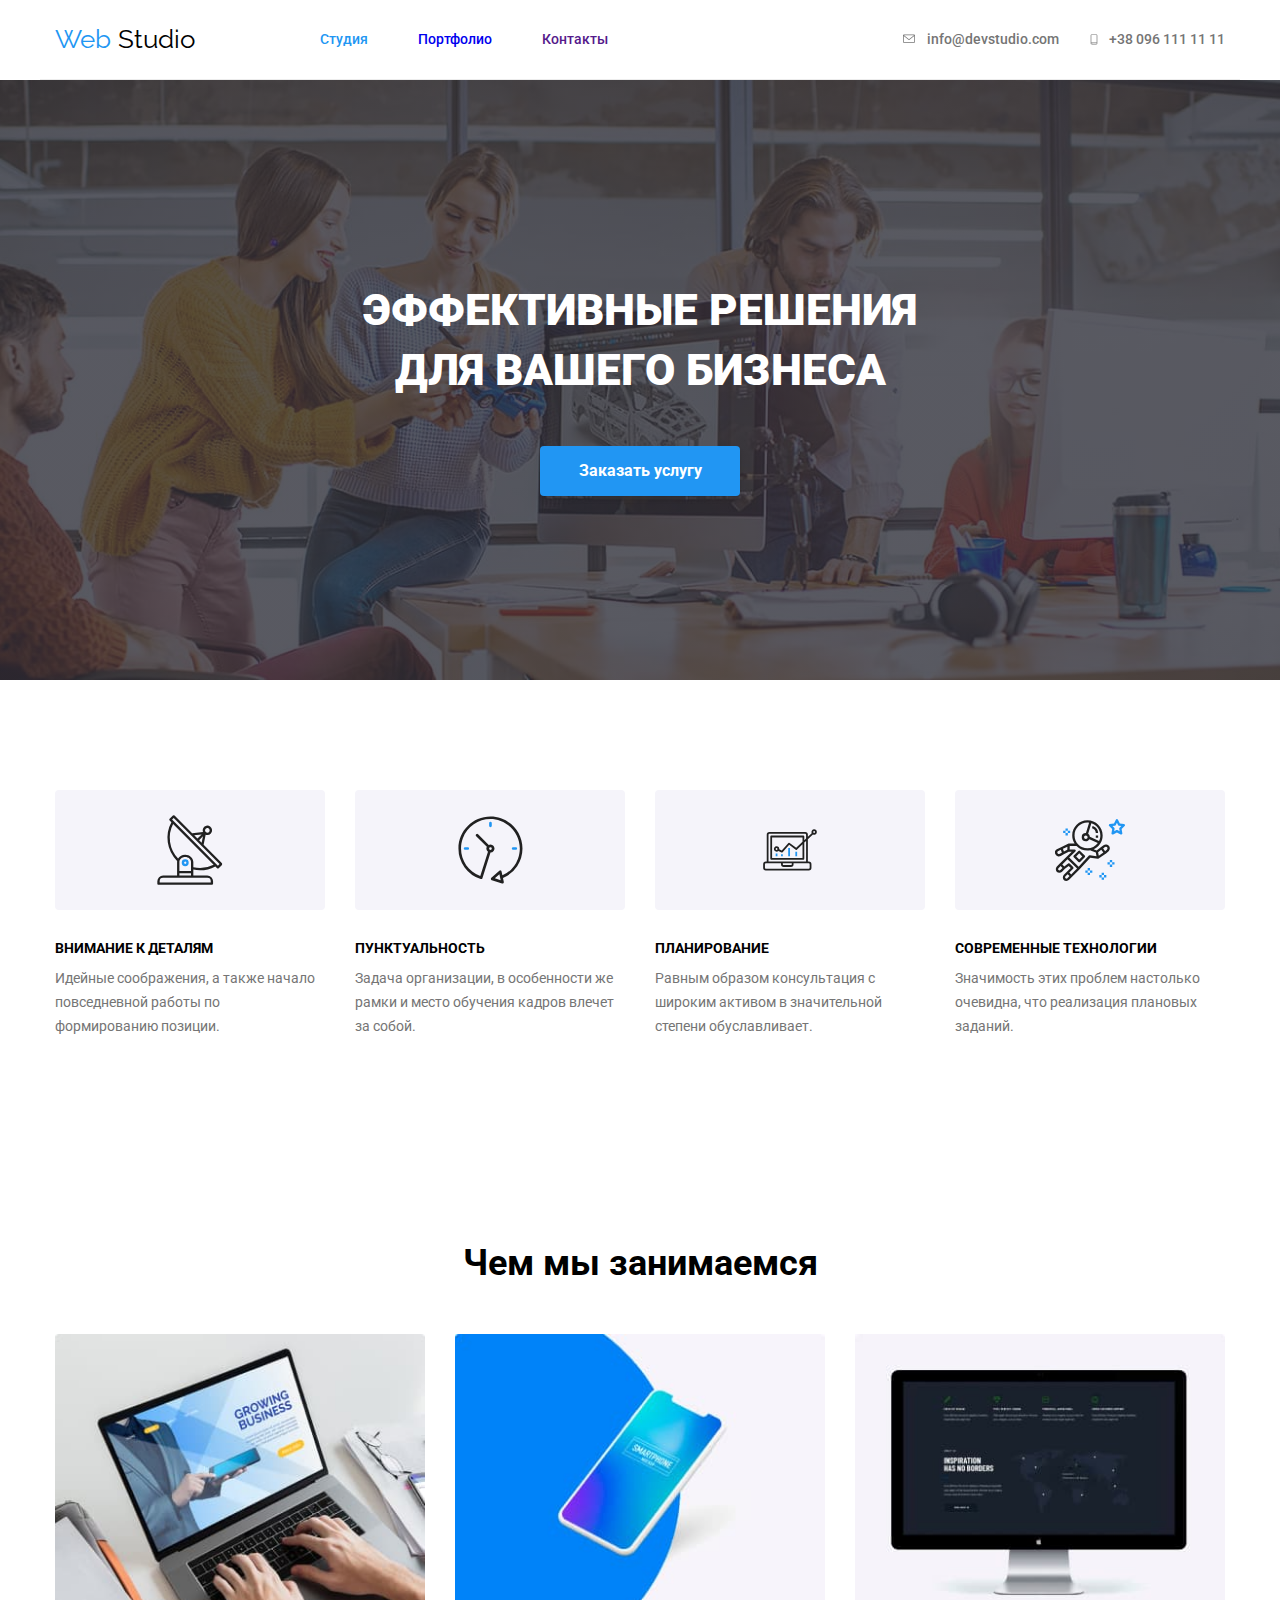
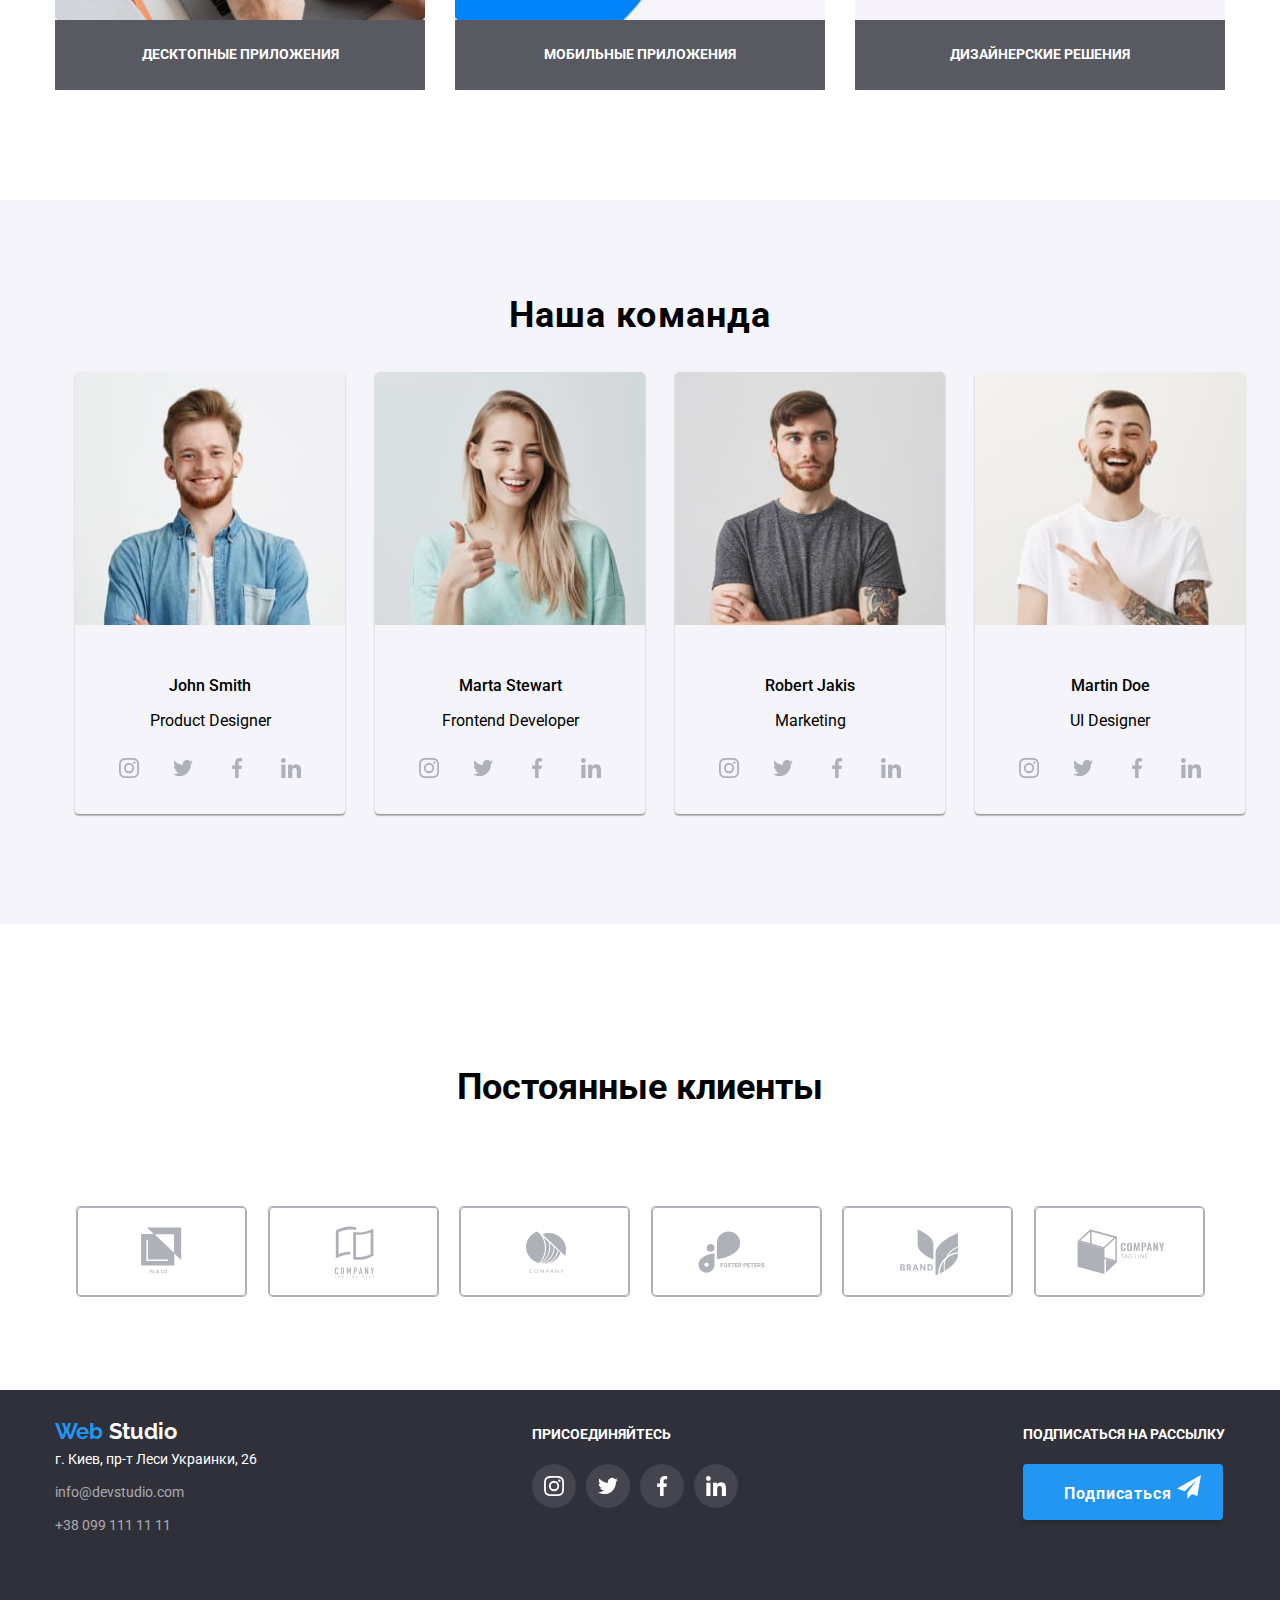
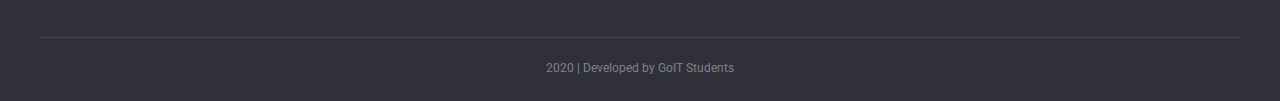
==== index.html @ 279c0a5b "Клонирование" ====
<!DOCTYPE html>
<html lang="ru">
  <head>
    <meta charset="UTF-8" />
    <meta name="viewport" content="width=device-width, initial-scale=1.0" />
    <title>Document</title>
    <link href="https://fonts.googleapis.com/css2?family=Raleway:wght@700&family=Roboto:wght@400;500;700;900&display=swap"
      rel="stylesheet">
      <link rel="stylesheet" href="https://cdnjs.cloudflare.com/ajax/libs/modern-normalize/0.6.0/modern-normalize.min.css">
    <link rel="stylesheet" href="./css/styles.css" />
  </head>
    <header class="page-header">
      <nav class="container main-nav">
        <a href=".index.html" class="logo">
          <a href="">
          <span class="logo"> Web</span><span class="logo2"> Studio</span></a>
        <ul class="site-nav list">
          <li class="active"><a href="" class="link">Студия</a></li>
          <li><a href="portfolio.html" class="link">Портфолио</a></li>
          <li><a href="" class="link">Контакты</a></li>
        </ul>
        <ul class="auth-nav list">
          <li class="contacts-link">
            <a href="mailto:info@devstudio.com" class="link">
              <svg class="envelope" width="16" height="12">
              <use href="./images/symbol-defs.svg#icon-envelope"></use>
              </svg>info@devstudio.com</a>
          </li>
          <li class="contacts-link">
            <a href="tel:+380961111111" class="link">
              <svg class="smartphone" width="10" height="15">
              <use href="./images/symbol-defs.svg#icon-smartphone"></use>
              </svg>+38 096 111 11 11</a>
          </li>
        </ul>
      </nav>
    </header>
    <body>
    <main>
      <section class="top-best">
        <h1 class="best">эффективные решения<br>для вашего бизнеса</h1>
        <a href="" class="post-link">Заказать услугу</a>
      </section>
      <!-- ----------------------------- -->
      <section class="combo">
        <ul class="function">
          <li class="degris">
            <div class="feature-icon">
              <svg class="Vector1" width="65.32" height="70">
                <use href="./images/symbol-defs.svg#icon-Vector1"></use>
              </svg>
            </div>
            <h2 class="waring">Внимание к деталям</h2>
            <p class="work-title1"> 
              Идейные соображения, а также начало повседневной работы по
              формированию позиции.
            </p>
          </li>
      <!-- ---------------------------- -->
          <li class="degris">
            <div class="feature-icon">
              <svg class="clock" width="66.96" height="70">
                <use href="./images/symbol-defs.svg#icon-Clock2"></use>
              </svg>
            </div>
            <h2 class="waring">Пунктуальность</h2>
            <p class="work-title1">
              Задача организации, в особенности же рамки и место обучения кадров
              влечет за собой.
            </p>
          </li>
          <li class="degris">
            <div class="feature-icon">
              <svg class="computer" width="70" height="53.69">
                <use href="./images/symbol-defs.svg#icon-Komp3"></use>
              </svg>
            </div>
            <h2 class="waring">Планирование</h2>
            <p class="work-title1">
              Равным образом консультация с широким активом в значительной
              степени обуславливает.
            </p>
          </li>

          <li class="degris">
            <div class="feature-icon">
              <svg class="astronaut" width="70" height="70">
                <use href="./images/symbol-defs.svg#icon-Astronaut3"></use>
              </svg>
            </div>
            <h2 class="waring">Современные технологии</h2>
            <p class="work-title1">
              Значимость этих проблем настолько очевидна, что реализация
              плановых заданий.
            </p>
          </li>
        </ul>
      </section>
<!-- Чем мы занимаемся -->
      <section class="doing">
        <div class="container">
          <h3 class="comands-titles">Чем мы занимаемся</h3>
        <ul class="list product">
          <li class="product-item">
            <img
              src="./images/img1.jpg"
              alt="Десктопные приложения"
              width="370"
              height="294" class="product-icon"
            />
            <h3 class="product-title">Десктопные приложения</h3>
          </li>
          <li class="product-item">
            <img
              src="./images/box2.jpg"
              alt="Мобильные приложения"
              width="370"
              height="294" class="product-icon"
            />
            <h3 class="product-title">Мобильные приложения</h3>
            </li>
            <li class="product-item">
            <img
              src="./images/img3.jpg"
              alt="Дизайнерские решения"
              width="370"
              height="294" class="product-icon"
            />
            <h3 class="product-title">Дизайнерские решения</h3>
          </li>
        </ul>
        </div>
      </section>
      <!--Команда-->
      <section class="section team-bgc">
        <div class="conteiner">
          <h3 class="title">Наша команда</h3>
          <ul class="list team">
          <li class="team-member">
            <img src="./images/John.jpg" 
            alt="John" 
            width="270" 
            height="260" />
            <div class="team-description">
            <h4 class="team-title">John Smith</h4>
            <p class="team-position">Product Designer</p>
            <ul class="team-social list">
              <li class="item"><a href="#" aria-label="Ссылка на Instagram" class="icon-team-social">
                <svg class="instagram icon-socials" width="20" height="20">
                  <use href="./images/symbol-defs.svg#icon-instagram2"></use>
                </svg>
                </a>
              </li>
              <li class="item"><a href="" aria-label="Ссылка на Twitter" class="icon-team-social">
                <svg class="twitter icon-socials" width="20" height="20">
                  <use href="./images/symbol-defs.svg#icon-twitter1"></use>
                </svg>
                </a>
                </li>
              <li class="item"><a href="" aria-label="Ссылка на Facebook" class="icon-team-social">
                <svg class="facebook icon-socials" width="20" height="20">
                <use href="./images/symbol-defs.svg#icon-facebook1"></use>
              </svg></a>
              </li>
              <li class="item"><a href="" aria-label="Ссылка на LinkedIn" class="icon-team-social">
                <svg class="linkedin icon-socials" width="20" height="20">
                <use href="./images/symbol-defs.svg#icon-linkedin1"></use>
              </svg></a>
              </li>
            </ul>
        </div>
      </li>
      <li class="team-member">
            <img
              src="./images/Marta.jpg"
              alt="Marta"
              width="270"
              height="260"
            />
            <div class="team-description">
            <h4 class="team-title">Marta Stewart</h4>
            <p class="team-position">Frontend Developer</p>
            <ul class="team-social list">
              <li class="item"><a href="#" aria-label="Ссылка на Instagram" class="icon-team-social">
                  <svg class="instagram icon-socials" width="20" height="20">
                    <use href="./images/symbol-defs.svg#icon-instagram2"></use>
                  </svg>
                </a>
              </li>
              <li class="item"><a href="" aria-label="Ссылка на Twitter" class="icon-team-social">
                  <svg class="twitter icon-socials" width="20" height="20">
                    <use href="./images/symbol-defs.svg#icon-twitter1"></use>
                  </svg>
                </a>
              </li>
              <li class="item"><a href="" aria-label="Ссылка на Facebook" class="icon-team-social">
                  <svg class="facebook icon-socials" width="20" height="20">
                    <use href="./images/symbol-defs.svg#icon-facebook1"></use>
                  </svg></a>
              </li>
              <li class="item"><a href="" aria-label="Ссылка на LinkedIn" class="icon-team-social">
                  <svg class="linkedin icon-socials" width="20" height="20">
                    <use href="./images/symbol-defs.svg#icon-linkedin1"></use>
                  </svg></a>
              </li>
              </ul>
            </div>
      </li>
      <li class="team-member">
            <img
              src="./images/Robert.jpg"
              alt="Robert"
              width="270"
              height="260"
            />
            <div class="team-description">
            <h4 class="team-title">Robert Jakis</h4>
            <p class="team-position">Marketing</p>
            <ul class="team-social list">
              <li class="item"><a href="#" aria-label="Ссылка на Instagram" class="icon-team-social">
                  <svg class="instagram icon-socials" width="20" height="20">
                    <use href="./images/symbol-defs.svg#icon-instagram2"></use>
                  </svg>
                </a>
              </li>
              <li class="item"><a href="" aria-label="Ссылка на Twitter" class="icon-team-social">
                  <svg class="twitter icon-socials" width="20" height="20">
                    <use href="./images/symbol-defs.svg#icon-twitter1"></use>
                  </svg>
                </a>
              </li>
              <li class="item"><a href="" aria-label="Ссылка на Facebook" class="icon-team-social">
                  <svg class="facebook icon-socials" width="20" height="20">
                    <use href="./images/symbol-defs.svg#icon-facebook1"></use>
                  </svg></a>
              </li>
              <li class="item"><a href="" aria-label="Ссылка на LinkedIn" class="icon-team-social">
                  <svg class="linkedin icon-socials" width="20" height="20">
                    <use href="./images/symbol-defs.svg#icon-linkedin1"></use>
                  </svg></a>
              </li>
              </ul>
              </div>
              </li>
            <li class="team-member">
            <img
              src="./images/Martin.jpg"
              alt="Martin"
              width="270"
              height="260"
            />
            <div class="team-description">
            <h4 class="team-title">Martin Doe</h4>
            <p class="team-position">UI Designer</p>
            <ul class="team-social list">
              <li class="item"><a href="#" aria-label="Ссылка на Instagram" class="icon-team-social">
                  <svg class="instagram icon-socials" width="20" height="20">
                    <use href="./images/symbol-defs.svg#icon-instagram2"></use>
                  </svg>
                </a>
              </li>
              <li class="item"><a href="" aria-label="Ссылка на Twitter" class="icon-team-social">
                  <svg class="twitter icon-socials" width="20" height="20">
                    <use href="./images/symbol-defs.svg#icon-twitter1"></use>
                  </svg>
                </a>
              </li>
              <li class="item"><a href="" aria-label="Ссылка на Facebook" class="icon-team-social">
                  <svg class="facebook icon-socials" width="20" height="20">
                    <use href="./images/symbol-defs.svg#icon-facebook1"></use>
                  </svg></a>
              </li>
              <li class="item"><a href="" aria-label="Ссылка на LinkedIn" class="icon-team-social">
                  <svg class="linkedin icon-socials" width="20" height="20">
                    <use href="./images/symbol-defs.svg#icon-linkedin1"></use>
                  </svg></a>
              </li>
              </ul>
              </div>
              </li>
        </div>
      </section>
      <!-- постоянние клиенты -->
      <section>
        <div class="container">
        <h4 class="claints">Постоянные клиенты</h4>
        <ul class="claints-list">
          <li class="icon">
            <a href aria-label="сылка 1">
            <svg class="icon-logo1 icon" width="45" height="50">
              <use href="./images/symbol-defs.svg#icon-logo1"></use>
            </svg>
          </a>
          </li>
          <li class="icon">
            <a href aria-label="сылка 2">
        <svg class="icon-logo2 icon" width="40" height="52">
          <use href="./images/symbol-defs.svg#icon-logo2"></use>
        </svg>
        </a>
          </li>
          <li class="icon">
          <a href aria-label="сылка 3">
        <svg class="icon-logo3 icon" width="41" height="43">
          <use href="./images/symbol-defs.svg#icon-logo3"></use>
        </svg>
        </a>
      </li>
      <li class="icon">
      <a href aria-label="сылка 4">
        <svg class="icon-logo4 icon" width="80" height="42">
          <use href="./images/symbol-defs.svg#icon-logo4"></use>
        </svg>
      </a>
    </li>
    <li class="icon">
    <a href aria-label="сылка 5">
        <svg class="icon-logo5 icon" width="59" height="47">
          <use href="./images/symbol-defs.svg#icon-logo5"></use>
        </svg>
        </a>
      </li>
      <li class="icon">
    <a href aria-label="сылка 6">
        <svg class="icon-logo6 icon" width="89" height="46">
          <use href="./images/symbol-defs.svg#icon-logo6"></use>
        </svg>
        </a>
        </li>
      </section>
    </main>
<!-- футер-->
<footer class="page-footer">
  <div class="container footer">
    <!--Логотип-->
    <div class="address">
      <a href="./index.html" class="logotip">
        <span class="logotip-accent">Web</span>
        <span class="logo3">Studio</span>
      </a>

      <address class="footer-contacts">
        <p class="footer-addr">г. Киев, пр-т Леси Украинки, 26</p>
        <!--Контакты-->
        <p class="footer-mail">info@devstudio.com</p>
        <p class="footer-number">+38 099 111 11 11</p>
      </address>
    </div>
    <!--Cоиальные сети-->
    <div class="join-in">
      <h2 class="label">присоединяйтесь</h2>
      <ul class="social-links list">
        <li class="social-item footer">
          <a href="" class="" aria-label="Ссылка на Instagram">
            <svg class="button-icon" width="20" height="20">
              <use href="./images/symbol-defs.svg#icon-instagram2"></use>
              </svg>
          </a>
        </li>
        <li class="social-item footer">
          <a href="" class="" aria-label="Ссылка на Twiter">
            <svg class="button-icon" width="20" height="20">
                  <use href="./images/symbol-defs.svg#icon-twitter1"></use>
                </svg>
              </a>
        </li>
        <li class="social-item footer">
          <a href="" class="" aria-label="Cсылка на Facebook">
        <svg class="button-icon" width="20" height="20">
          <use href="./images/symbol-defs.svg#icon-facebook1"></use>
        </svg>
          </a>
        </li>
        <li class="social-item footer">
          <a href="" class="" aria-label="Ссылка на LinkedIn">
            <svg class="button-icon" width="20" height="20">
            <use href="./images/symbol-defs.svg#icon-linkedin1"></use>
            </svg>
          </a>
        </li>
      </ul>
    </div>
    <div class="subscribe">
      <h2 class="label">подписаться на рассылку</h2>
      <a href="" class="button-primary">Подписаться
      <svg class="lajk" width="24" height="24">
        <use href="./images/symbol-defs.svg#icon-iconsend"></use>
      </svg>
      </a>
    </div>
  </div>
  <p class="copyright container">2020 | Developed by GoIT Students</p>
</footer>
    </body>
</html>
---- css/styles.css ----
/*
#ffffff Білий
#212121 Чорний основний
#000000 Чорний темніший 
#757575 Сірий 
#2196F3 Синій фокуc
#E5E5E5 сірий фон
*/
/* То є воно! */
html{
  box-sizing: border-box;
}
*,
*::before,
*::after {
  box-sizing: inherit;
}

img {
  display: block;
  max-width: 100%;
  height: auto;
}


:root {
  --primary-text-color: #212121;
  --page-hero-text: #212121;
  --main-accent: #2196f3;
  --new-accent: #757575;
  --pimary-bg-color: #ffffff;
  --bgc-footer:#2F303A;
  --bg-transparency: rgba(47, 48, 58, 0.8);
  --secondary-bg-color: #F5F4FA;
}
body {
  font-family: Roboto, sans-serif;
  
  /* тимчасовий колір*/
}
.page-header {
  /* width: 1600px; */
  margin-left: auto;
  margin-right: auto;
}
/* main-nav */
.main-nav{
  display: flex;
  align-items: center;
  margin-left: auto;
  margin-right: auto;
  height: 80px;
  width: 1200px;
  border-bottom: 1px solid #ECECEC

}

/* Logo  шрифт*/
.logo{
  font-family: Raleway, sans-serif;
font-size: 26px;
line-height: 31px;
}
.logo2{
  font-family: Raleway, sans-serif;
  font-size: 26px;
line-height: 31px;
}
/* Logo  цвет*/
.logo {
        color: #2196f3;
      }
      .logo2 {
        color: #000000;
      }
      
.envelope {
  display: flex;
  align-items: center; 
  margin-right: 10px;
  /* color: #757575; */
  /* background-color: tomato ; */
}





.container {
  margin-left: auto;
  margin-right: auto;
  width: 1200px;
  /* height: 80px; */
  padding-right: 15px;
  padding-left: 15px;
  /* outline: 2px solid tomato; */

}

/* Фоновая картинка с людьми  */

.top-best {
  height: 600px;
  max-width: 1600px;
  margin-left: auto;
  margin-right: auto;
  margin-top: 0;
  margin-bottom: 0;
  padding-top: 200px;
  padding-bottom: 200px;
  background-color: grey;
  background-image: linear-gradient(to right, var(--bg-transparency), var(--bg-transparency)), 
  url(../images/Headerimg.jpg);
  background-position: center;
  text-align: center;
 
}
/* button */
.best {
  margin-top: 0px;
  margin-bottom: 46px;
  /* background-color: grey; */

    /* Шрифт */
  font-family: Roboto;
  font-style: normal;
  font-weight: 900;
  font-size: 44px;
  line-height: 60px;
  text-align: center;
  text-transform: uppercase;
}

.post-link {
display: inline-block;
padding: 10px 32px;
min-width: 200px;
min-height: 50px;
margin-bottom: 0px;

color:#FFFFFF;

font-family: Roboto;
font-style: normal;
font-weight: bold;
font-size: 16px;
line-height: 30px;


position: center;
/* width: 200px;
height: 50px;
left: 700px;
top: 350px; */

background: #2196F3;
box-shadow: 0px 4px 4px rgba(0, 0, 0, 0.15);
border-radius: 4px;
}
.waring {
  margin-top: 30;
  margin-bottom: 0;
}
.combo .function {
   /* outline: 3px solid blue; */
}

.function {
  margin-right: auto;
  margin-left: auto;
  width: 1200px;
  padding-right: 15px;
  padding-left: 15px;
 
  
  display: flex;

  list-style: none;
  
}
.function .degris {
  padding-top: 94px;
  padding-bottom: 94px;
}
.function .waring{
  margin-top: 30px;
  margin-bottom: 0;
  
  font-weight: 700;
  text-transform: uppercase;
}
.function .text {
  margin-top: 10px;
  margin-bottom: 0;
  
  font-size: 14px;
  line-height: 1.71;
}

.function .degris + .degris {
    margin-left: 30px;  
}






/* Применится ко всем абзацам на странице */
p {
  font-size: 16px;
}

/* Секция Чем мы занимаемся */

.comands-titles {
margin-top: 0;
margin-bottom: 50px;
font-family: Roboto;
font-style: normal;
font-weight: bold;
font-size: 36px;
line-height: 42px;
text-align: center;
/* outline: 2px solid tomato; */
}

.title {
margin-top: 0px;
padding-top:  0px;
padding-bottom: 0px;

font-family: Roboto;
font-style: normal;
font-weight: bold;
font-size: 36px;
line-height: 42px;
text-align: center;
letter-spacing: 0.03em;
}
.feature-icon {
    display: flex;
    justify-content: center;
    align-items: center;
    width: 270px;
    height: 120px; 
    border-radius: 4px;
    background-color: var(--secondary-bg-color);

}

/* Team css options */
.team-bgc {
background-color: #F5F4FA;
padding-top: 94px;
padding-bottom: 94px;
}


.team {
  display: flex;
  list-style: none;
  justify-content: center; 
  position: center;
  
}

.team > .team-member {
  border-radius: 4px;
  overflow: hidden;
  box-shadow: 0px 2px 1px rgba(0, 0, 0, 0.2), 0px 1px 1px rgba(0, 0, 0, 0.14),
    0px 1px 3px rgba(0, 0, 0, 0.12);
}

.team > .team-member:not(:last-child) {
  margin-right: 30px;
}

.team-description {
  padding-top: 30px;
  padding-bottom: 24px;
}

.team-title {
  margin-bottom: 0px;

  font-weight: 500;
  font-size: 16px;
  line-height: 1.19;
  text-align: center;
  color: var(--primary-text-color:);
}

.team-position {
  margin-bottom: 16px;

  font-size: 16px;
  line-height: 1.19;
  text-align: center;
  color: var(--font-primary-color);
}


.item{
  cursor: pointer;
}
.item:hover, .item:focus{
  background-color: :var;

}



.team-social {



  display: flex;
  justify-content: center;
  padding-left:  32px;
  padding-right: 32px;

}

.team-social .item:not(:last-child) {
  margin-right: 10px;
}



.footer-container {
  display: flex;
}

.page-footer{
  padding-top: 25px;
  margin-top: 94px;
  background-color: #2F303A;
}

.footer {
  
  /* margin-top: 94px;
  margin-left: auto;
  margin-right: auto;
  padding-top: 48px;
  padding-bottom: 28px; */
  align-items: baseline;
  justify-content: space-between;
  display: flex;


}

.logotip{
  display: inline-block;
  text-decoration: none;
  font-family: "Raleway", sans-serif;
  font-weight: 700;
  font-size: 26px;
  line-height: 1.19;
}

.logotip-accent{
color: var(--main-accent);
    font-family: Raleway, sans-serif;
    font-weight: 700;
    font-size: 22px;
    line-height: 1.18;
    text-decoration: none;
}

.post-footer .logotip{
  margin-bottom: 10px;
  padding: 0px;
  color: antiquewhite;
}



.doing {
  padding-top: 94px;
  padding-bottom: 94px;
}

.people {
font-family: Roboto;
font-style: normal;
font-weight: normal;
font-size: 16px;
line-height: 19px;
}

.team-pepole {
font-family: Roboto;
font-style: normal;
font-weight: bold;
font-size: 36px;
line-height: 42px;
text-align: center;

}


/*Страница студия*/
h1 {
font-family: Roboto; sans-serif;
font-style: normal;
font-weight: 900;
font-size: 44px;
line-height: 60px;
color: #FFFFFF;
}

h2 {
font-size: 18px;
font-family: Roboto;
font-style: normal;
font-weight: bold;
font-size: 14px;
line-height: 16px;
}
h3 { 
font-family: Roboto;
font-style: normal;
font-weight: bold;
font-size: 14px;
line-height: 16px;
}
h4 {
font-family: Roboto; 
font-style: normal;
font-weight: 500;
font-size: 16px;
line-height: 19px;
}
.claints{
  padding-top: 94px;
  padding-bottom: 50px;
  font-family: Roboto;
font-style: normal;
font-weight: bold;
font-size: 36px;
line-height: 42px;
text-align: center;
}

/*Чем мы занимаемся*/
.product {
  display: flex;
  padding-left: 0px;

}
.product .product-item:not(:last-child) {
  margin-right: 30px;
}
.product .product-title {
  margin: 0px;
  padding-top: 27px;
  padding-bottom: 27px;

  color: var(--pimary-bg-color);
  background: rgba(47, 48, 58, 0.8);
  font-weight: bold;
  font-size: 14px;
  line-height: 1.14;

  text-transform: uppercase;
  text-align: center;
}
.product-item {
  position: relative;
  display: block;
}



/* Страница портфолио*/

.magik-button {
 margin-top: 93px; 
 margin-bottom: 34px;
 text-align: center;
}



.links:hover,
.links:focus {
color: var(--pimary-bg-color);
background-color: var(--main-accent);
box-shadow: 0px 2px 2px rgba(0, 0, 0, 0.12), 0px 1px 2px rgba(0, 0, 0, 0.08), 0px 3px 1px rgba(0, 0, 0, 0.1);
}

.links {
height: 38px;
padding-left: 22px;
padding-right: 22px;
border-radius: 4px;
border: 1px solid transparent;
font-family: Roboto;
font-style: normal;
font-weight: 500;
font-size: 16px;
line-height: 26px; 
}


/* background: #F5F4FA;
border-radius: 4px;  */
}
.names {
  font-family: Roboto;
font-style: normal;
font-weight: bold;
font-size: 18px;
line-height: 36px;
}
.services {
  font-family: Roboto;
font-style: normal;
font-weight: normal;
font-size: 18px;
line-height: 28px;
}

.top-conteiner {
  width: 1200px;
  padding-left: 15px;
  padding-right: 15px;
  margin-left: auto;
  margin-right: auto;
}
.stop{
padding-left: 0px;
}
.flex-container {
  display: flex;
  flex-wrap: wrap;
  
}
.flex-element {
  width: 370px;
  padding-left: 30px;
  list-style: none;
}
.flex-element:nth-child(3n) {
  margin-right: 30;
}



/* Применится ко всем ссылкам на странице */
a {
  text-decoration: none;
}
.list {
  list-style-type: none;
}
/*Site nav*/
.logo:hover {
  --new-accent: rgb(0, 0, 0)
  color: var(--new-accent);
}
.site-nav link {
  
}
.site-nav .active a {
    color: #2196f3;
}
.site-nav .link {
font-family: Roboto;
font-weight: 500;
font-size: 14px;
line-height: 1.14;
}
.auth-nav .link {
display: flex;
align-items: center; 
margin-left: auto;

color: #757575;
font-family: Roboto;
font-weight: 500;
font-size: 14px;
line-height: 1.14;
}

.site-nav {
  display: flex;
  margin-left: 85px;
}
.site-nav li{
  margin-right: 50px;
  /* background-color: tomato; */
  display: block;
  margin-top: auto;
  margin-bottom: auto;
}
.site-nav .li:not(:last-child){
  margin-right: 50px;
}
.site-nav .link:hover,
.site-nav .link:focus {
  color: #2196f3;
}

.auth-nav {
display: flex;
align-items: center; 
margin-left: auto;

  /* display: flex;
  margin-left: auto; */
}
.auth-nav .link + .link {
  margin-left: 30px;
}
.auth-nav .link:hover,
.auth-nav .link:focus {
  color: #2196f3;
}

.contacts-link { 
display: flex; 
margin-right: 30px;

color: #000000;
}
.contacts-link:last-child {
    margin-right: 0;
}
.contacts-link:hover { 
color: #2196f3;
}
.contacts-link:focus {
color:  #ffffff;
}
.envelope {
  margin-right: 10px;
  fill: currentColor;
}
.envelope:hover, .envelope:focus {
    fill: currentColor;
}
.smartphone {
  margin-right: 10px;
  fill: currentColor;
}

.smartphone:hover, .smartphone:focus {
    fill: currentColor;
} 






.features-title {
  color: black;
}
.work-title {
  color: #757575;
  font-family: Roboto;
font-style: normal;
font-weight: normal;
font-size: 16px;
line-height: 30px;
}
.work-title1 {
margin-top: 10px;
margin-bottom: 0;

color: #757575;
font-family: Roboto;
font-style: normal;
font-weight: normal;
font-size: 14px;
line-height: 24px;
}
.adress {
  color: #757575;
}
.Contact-Information {
  font-family: Roboto;
font-style: normal;
font-weight: normal;
font-size: 14px;
line-height: 24px;
}


/*Button*/


/* Шрифти 
Raleway
Roboto

*/  
.claints-list {
  margin-top: 0px;
  margin-bottom: 0px;
  padding: 0px;
  list-style-type: none;
  display: flex;
  justify-content: space-evenly;
}
.icon{
  width: 170px;
  height: 90px;
  border: 1px solid #AFB1B8;
  border-radius: 4px;
  cursor: pointer;
}
.icon:hover, .icon:focus {
  border: 1px solid var(--main-accent);
  --color1: var(--main-accent);
  color: var(--main-accent);
  
}

.logo3 {
  font-family: Raleway, sans-serif;
  font-size: 22px;
line-height: 31px;
    color: #FFFFFF
}
.srift {

color: rgba(255, 255, 255, 0.6);
}

.join-in {
  color:#FFFFFF
}

.Contact-Information {
list-style: none;
}
.serial {
  list-style: none;
}

.copyrights-cntr {
 
  margin-top: 100px;
  color: rgba(255, 255, 255, 0.6);
  border: 1px solid rgba(255, 255, 255, 0.1);
  padding-top: 18px;
  padding-bottom: 21px;
  text-align: center;

}


.section{
  padding-top: 94px;
  padding-bottom: 94px;
}
.join-in> .label{
display: block;
margin-top: auto;
margin-bottom: 21px;
color:#FFFFFF;
text-align: left;

font-weight: 700;
font-size: 14px;
line-height: 1.14;
text-transform: uppercase;

}
.join-in{
  
font-family: Roboto;
font-style: normal;
font-weight: bold;
font-size: 14px;
line-height: 16px;
}

.fototer-contacts{
  font-style: normal;
  display: block;
  font-weight: 400;
  font-size: 14px;
  line-height: 1.71;
  letter-spacing: 0.03em;
}
.footer-addr{
  margin-top: 0;
  margin-bottom: 9px;
  color: #FFFFFF;
  font-family: Roboto;
font-style: normal;
font-weight: normal;
font-size: 14px;
line-height: 24px;
}
.footer-mail{
  margin-top: 0;
    margin-bottom: 9px;
    color: rgba(255, 255, 255, 0.6);

font-family: Roboto;
font-style: normal;
font-weight: normal;
font-size: 14px;
line-height: 24px;

}

.footer-number{
margin-top: 0;
margin-bottom: 0;
color: rgba(255, 255, 255, 0.6);
font-family: Roboto;
font-style: normal;
font-weight: normal;
font-size: 14px;
line-height: 24px;

}



.subscribe .label {
  display: block;
  margin-top: auto;
  margin-bottom: 21px;

  color: var(--pimary-bg-color);

  font-weight: 700;
  font-size: 14px;
  line-height: 1.14;
  text-transform: uppercase;
}


/* Button */
 
.copyright {
  margin-top: 100px;
  margin-bottom: 0;
  padding-top: 18px;
  padding-bottom: 21px;

  border-top: 1px solid rgba(255, 255, 255, 0.1);
  color: rgba(255, 255, 255, 0.4);

  font-size: 12px;
  line-height: 2;
  text-align: center;

}

.social-links {
  display: flex;
  justify-content: center;
  padding-inline-start: 0px;
  
  /* width: 44px;
  height: 44px; */
}
  padding-left: 0px;
  display: flex;
  justify-content: center;
}

.social-item.footer {
  
  background: rgba(255, 255, 255, 0.1);
  
}

.social-item {
  align-items: center;
  margin-right: 10px;
  display: flex;
  justify-content: center;
  cursor: pointer;
  width: 44px;
  height: 44px;
  border-radius: 50%;
  background-color: rgba(255, 255, 255, 0.1);
}

.button-icon{
  display: flex;
  padding: 0;
  border: none;
  
--color1: var(--pimary-bg-color);
}
.social-item:hover{
  background-color: #2196F3;
}

.button-primary {
  padding-top: 10px;
  padding-left: 29px;
  padding-bottom: 10px;
  padding-right: 10px;

  display: inline-block;
  border: 1px solid transparent;
  min-width: 200px;
  min-height: 50px;

  color: #FFFFFF;
  background-color: #2196f3;
  text-decoration: none;

  font-weight: 700;
  font-size: 16px;
  line-height: 1.87;
  letter-spacing: 0.06em;
  border-radius: 4px;
  box-shadow: 0px 4px 4px rgba(0, 0, 0, 0.15);

  text-align: center;
  cursor: pointer;
}

.lajk{
  position: center;
 
}
.team-social .icon-team-social{
  align-items: center;
}


.team-social{
  /* align-items: center; */
  
}
.icon-socials:hover{
  /* fill: violet; */
}
.icon-team-social {
  display: flex;
  justify-content: center;
  width: 44px;
  height: 44px;
  border-radius: 50%;
 
}



.icon-team-social:hover,
.icon-team-social:focus {
  background-color: var(--main-accent);
  --color1: var(--pimary-bg-color);
  
}
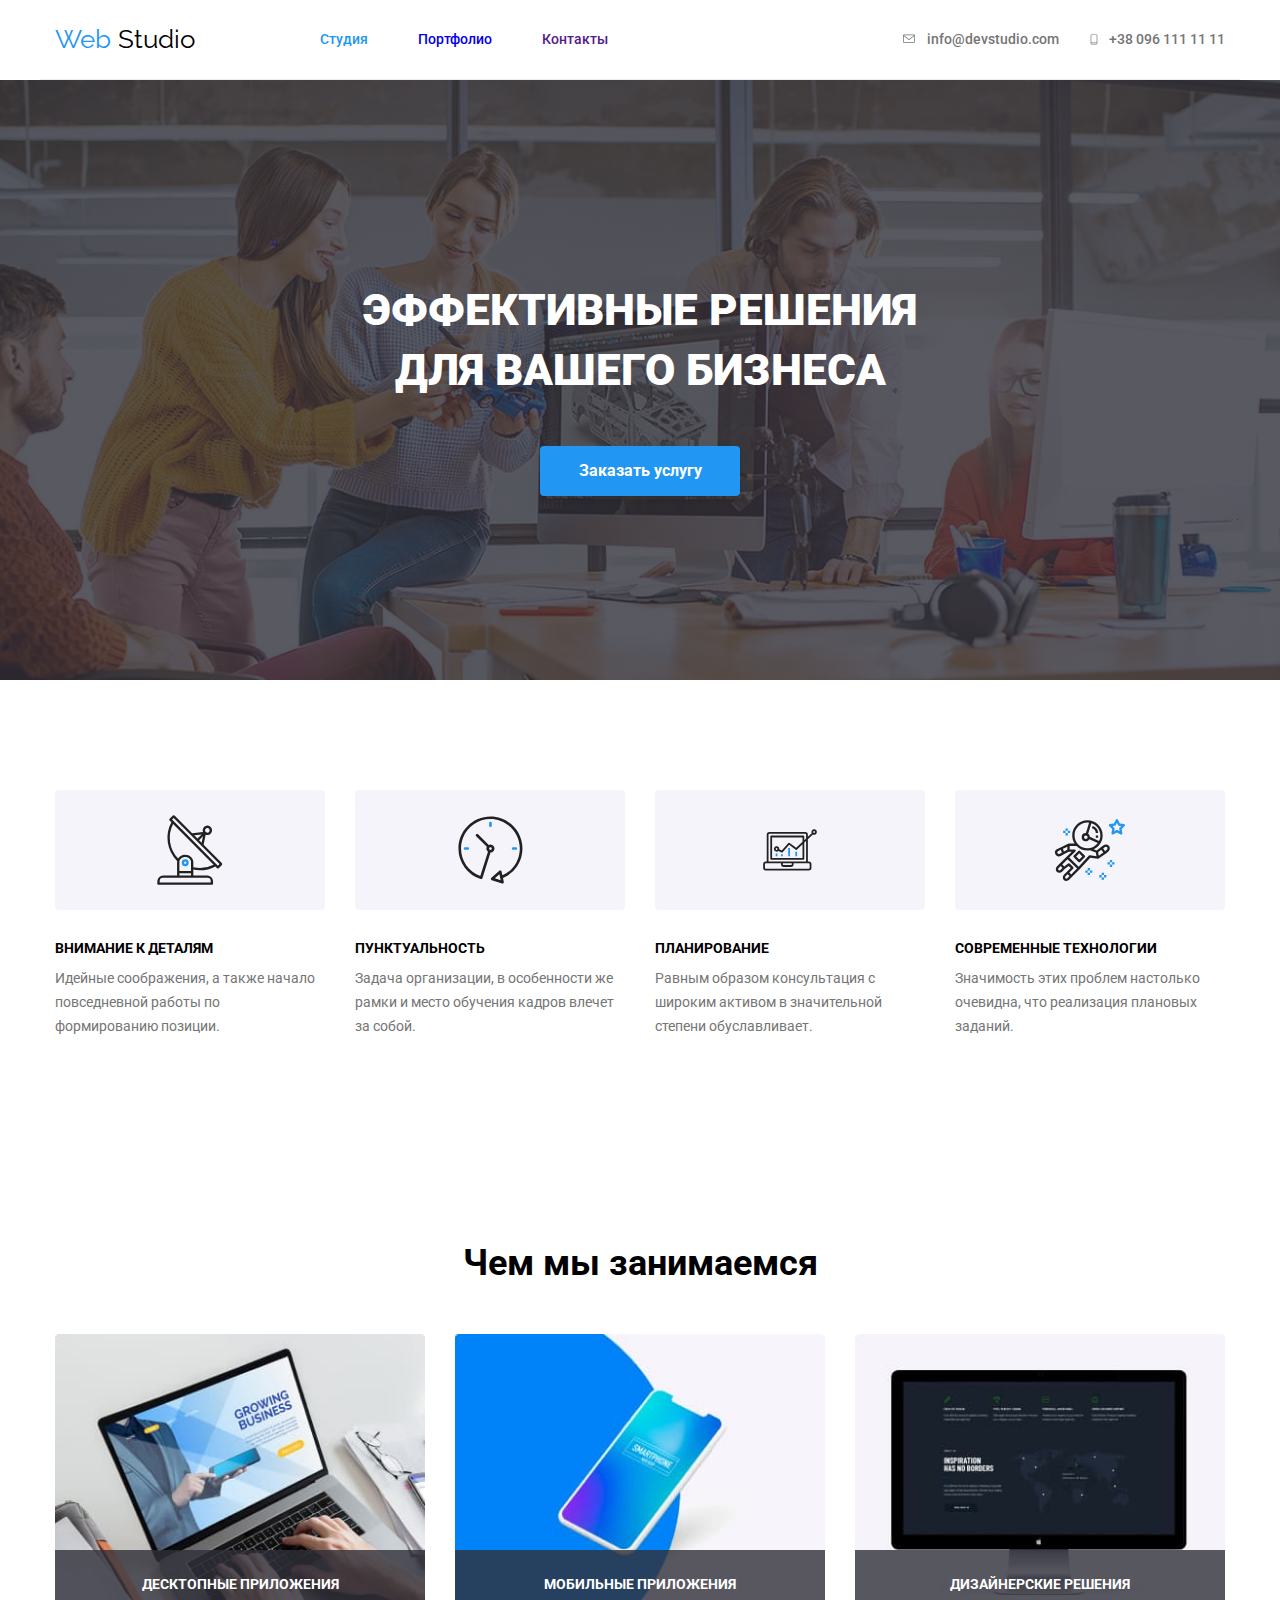
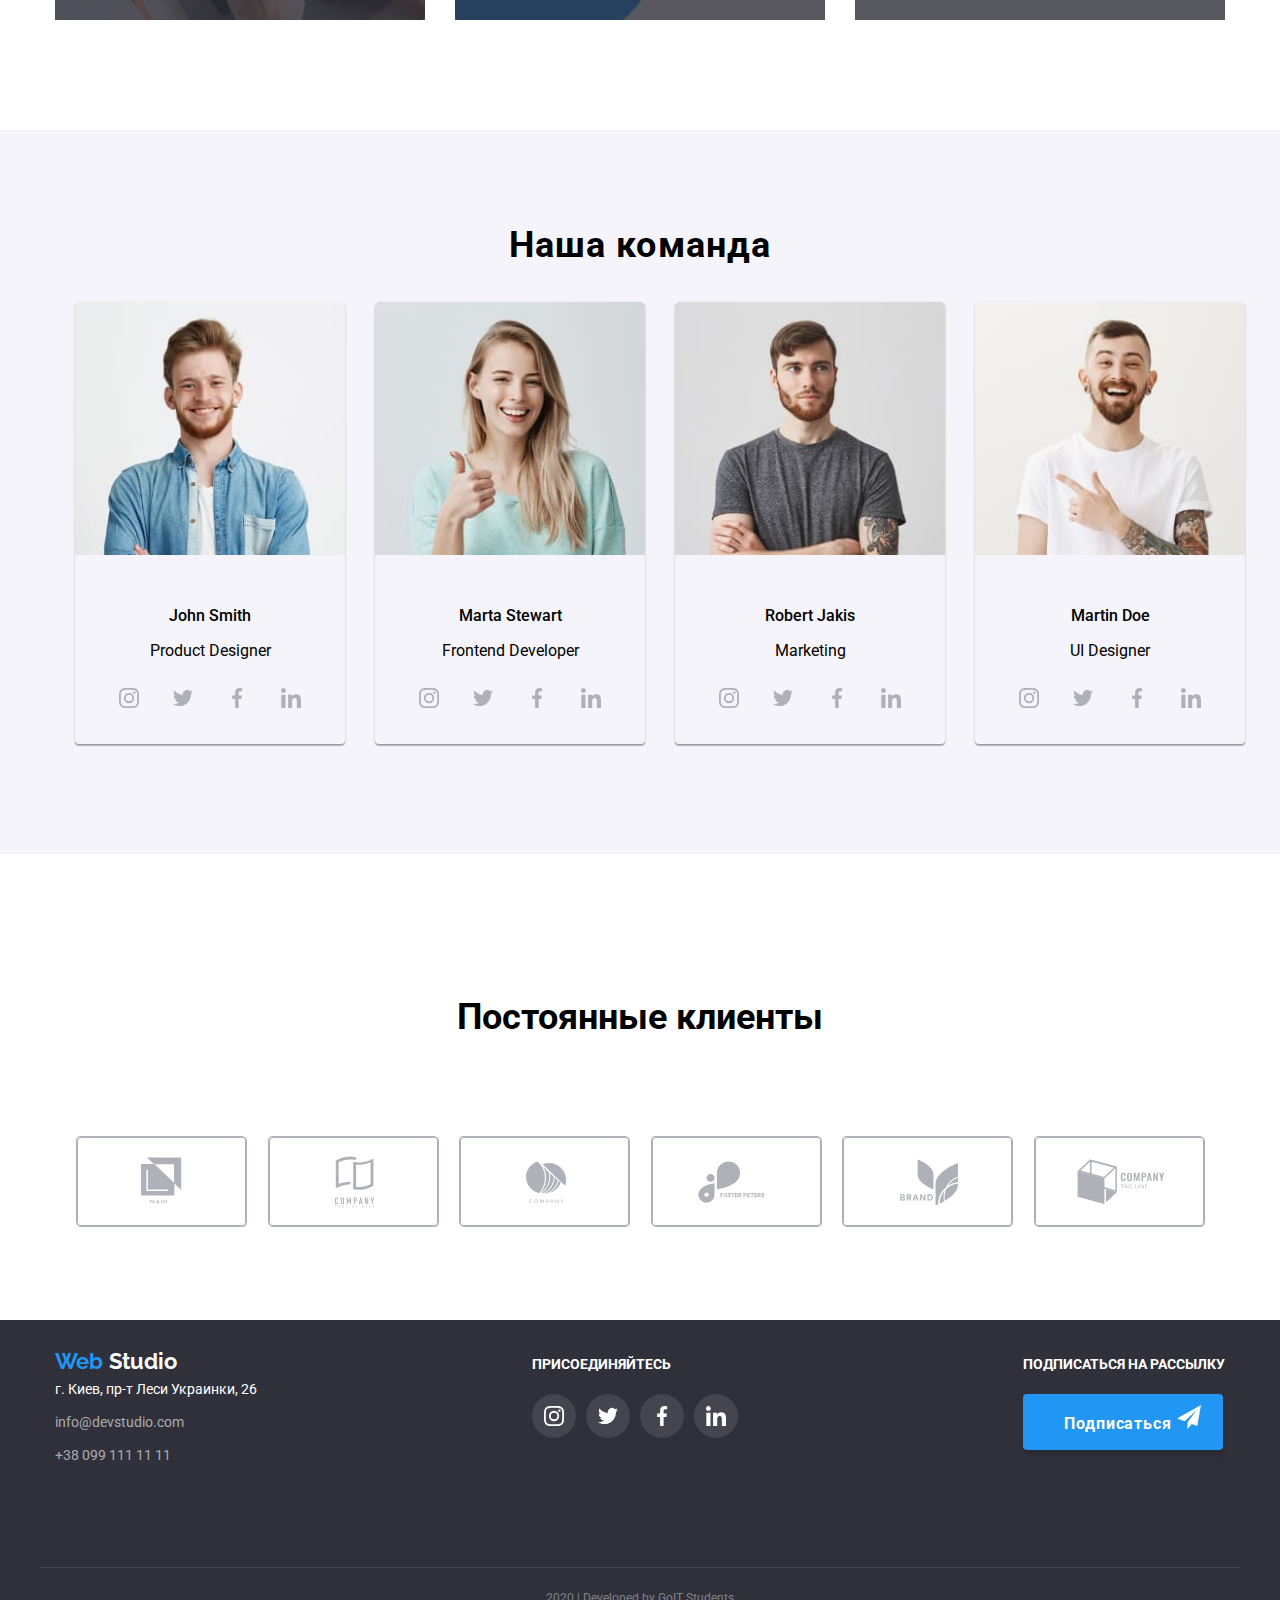
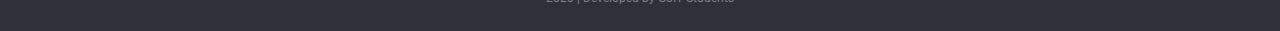
==== commit dc315f60: "работает" ====
--- a/index.html
+++ b/index.html
@@ -106,8 +106,7 @@
               src="./images/img1.jpg"
               alt="Десктопные приложения"
               width="370"
-              height="294" class="product-icon"
-            />
+              height="294" class="product-icon"/>
             <h3 class="product-title">Десктопные приложения</h3>
           </li>
           <li class="product-item">
--- a/css/styles.css
+++ b/css/styles.css
@@ -78,8 +78,7 @@
   display: flex;
   align-items: center; 
   margin-right: 10px;
-  /* color: #757575; */
-  /* background-color: tomato ; */
+ 
 }
 
 
@@ -455,6 +454,13 @@
   margin-right: 30px;
 }
 .product .product-title {
+position: absolute;
+left: 0;
+bottom: 0;
+margin-top: 0;
+margin-bottom: 0;
+width: 100%;
+
   margin: 0px;
   padding-top: 27px;
   padding-bottom: 27px;
@@ -472,15 +478,13 @@
   position: relative;
   display: block;
 }
-
-
-
 /* Страница портфолио*/
 
 .magik-button {
- margin-top: 93px; 
- margin-bottom: 34px;
+ margin-top: 94px; 
+ margin-bottom: 94px;
  text-align: center;
+ 
 }
 
 
@@ -562,6 +566,21 @@
   --new-accent: rgb(0, 0, 0)
   color: var(--new-accent);
 }
+
+/* .active .link::after {
+  content: "";
+  position: absolute;
+  width: 100%;
+  height: 4px;
+  top: 37px;
+  left: 0;
+  margin-top: 27px;
+  background: var(--main-accent);
+  border-radius: 2px;
+} */
+
+
+
 .site-nav link {
   
 }
@@ -625,13 +644,15 @@
 display: flex; 
 margin-right: 30px;
 
-color: #000000;
+/* color: #000000; */
 }
 .contacts-link:last-child {
     margin-right: 0;
 }
 .contacts-link:hover { 
 color: #2196f3;
+
+
 }
 .contacts-link:focus {
 color:  #ffffff;
@@ -650,6 +671,7 @@
 
 .smartphone:hover, .smartphone:focus {
     fill: currentColor;
+    
 } 
 
 
@@ -713,12 +735,13 @@
   border: 1px solid #AFB1B8;
   border-radius: 4px;
   cursor: pointer;
+  
 }
 .icon:hover, .icon:focus {
   border: 1px solid var(--main-accent);
   --color1: var(--main-accent);
   color: var(--main-accent);
-  
+  transition: background-color 250ms cubic-bezier(0.4, 0, 0.2, 1);
 }
 
 .logo3 {
@@ -865,11 +888,6 @@
   /* width: 44px;
   height: 44px; */
 }
-  padding-left: 0px;
-  display: flex;
-  justify-content: center;
-}
-
 .social-item.footer {
   
   background: rgba(255, 255, 255, 0.1);
@@ -886,6 +904,7 @@
   height: 44px;
   border-radius: 50%;
   background-color: rgba(255, 255, 255, 0.1);
+  transition: background-color 250ms cubic-bezier(0.4, 0, 0.2, 1);
 }
 
 .button-icon{
@@ -947,6 +966,7 @@
   width: 44px;
   height: 44px;
   border-radius: 50%;
+  transition: background-color 250ms cubic-bezier(0.4, 0, 0.2, 1);
  
 }
 
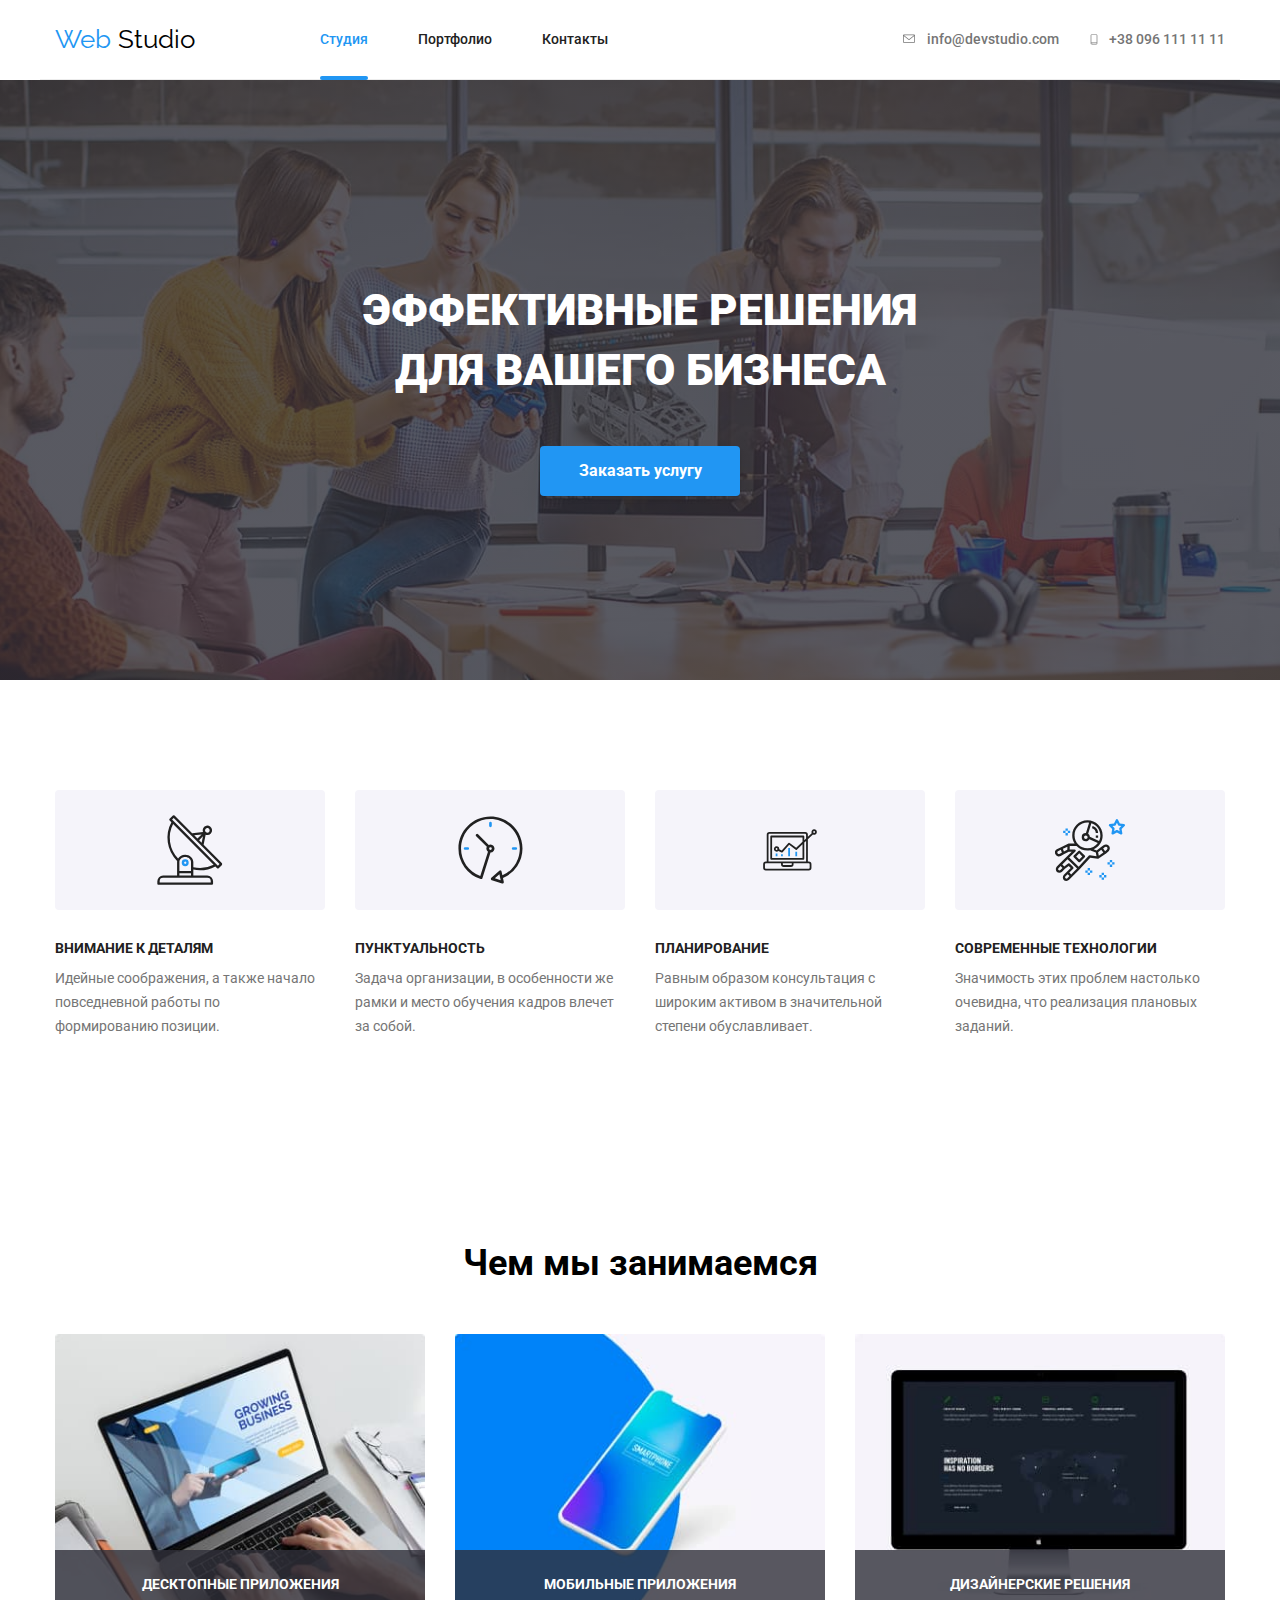
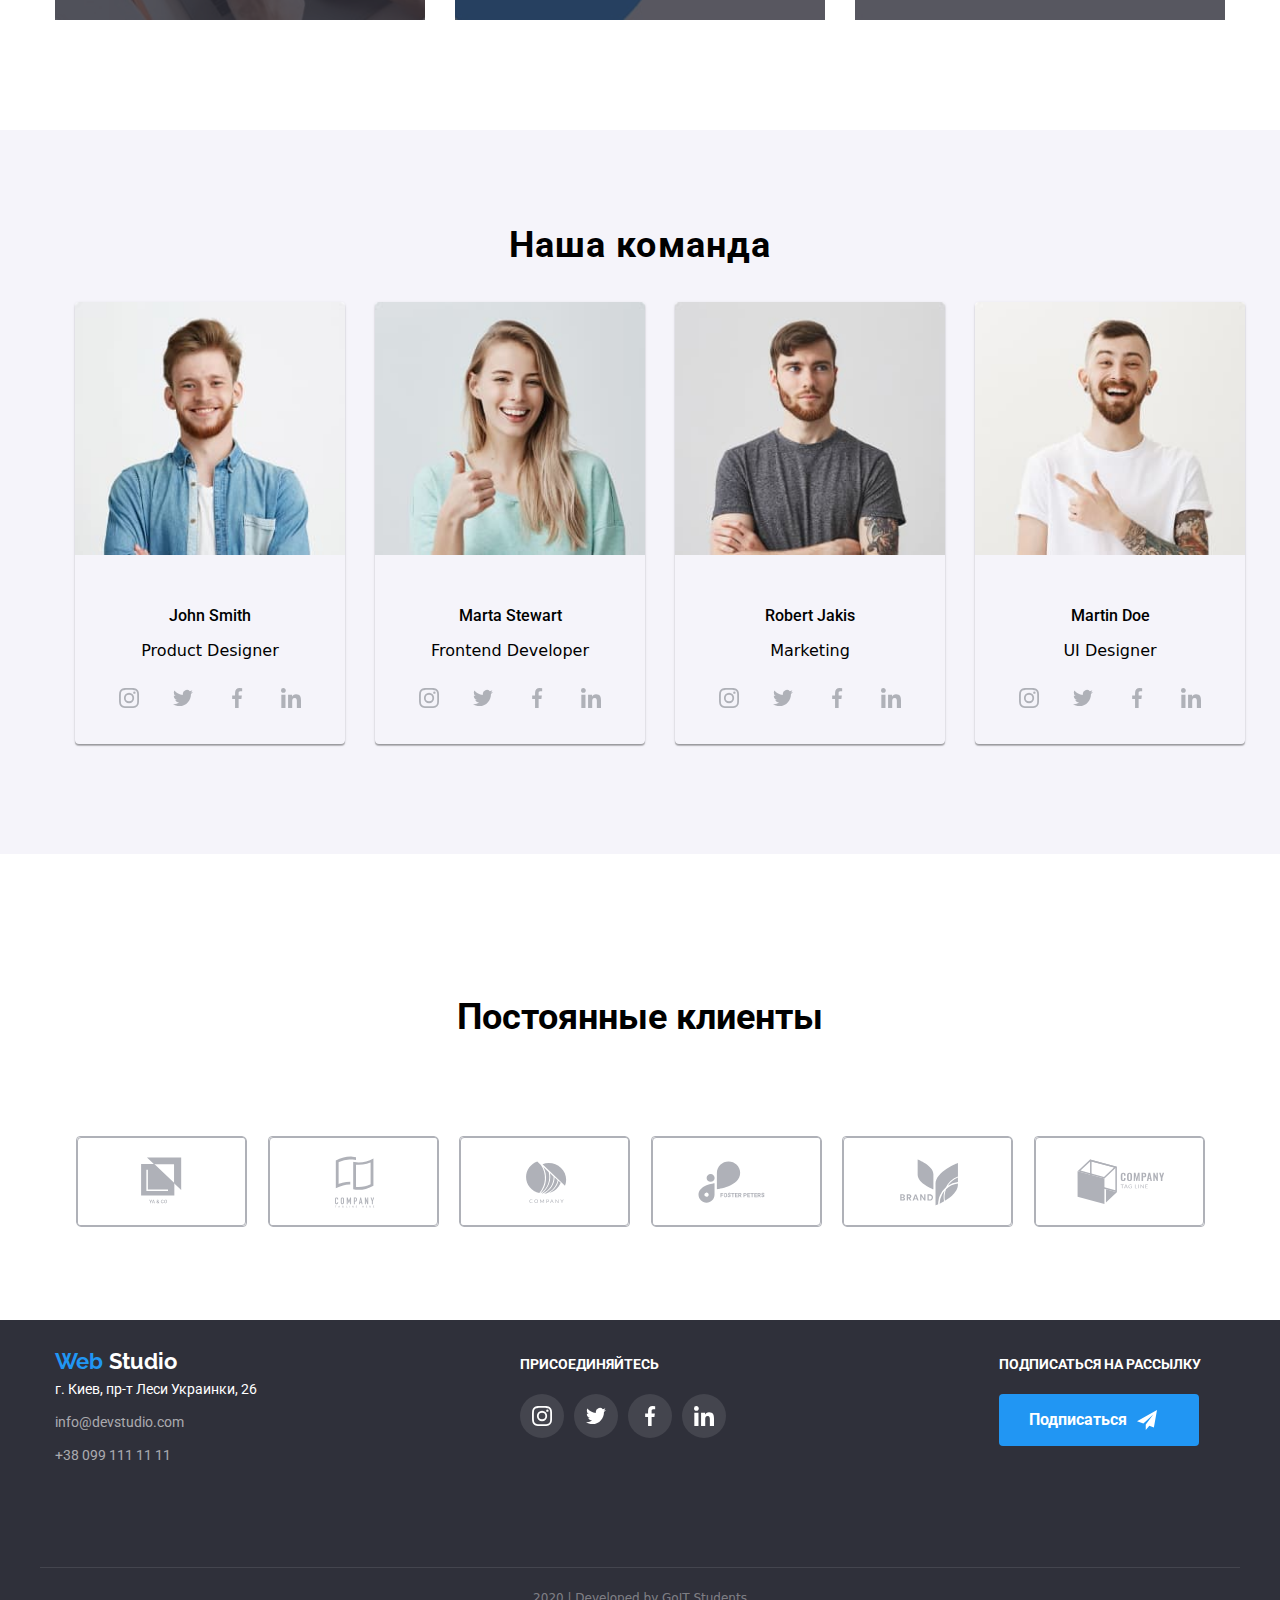
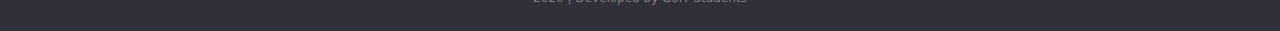
==== commit 349ff71a: "1" ====
--- a/index.html
+++ b/index.html
@@ -382,7 +382,7 @@
     <div class="subscribe">
       <h2 class="label">подписаться на рассылку</h2>
       <a href="" class="button-primary">Подписаться
-      <svg class="lajk" width="24" height="24">
+      <svg class="lajk" width="20" height="20">
         <use href="./images/symbol-defs.svg#icon-iconsend"></use>
       </svg>
       </a>
--- a/css/styles.css
+++ b/css/styles.css
@@ -32,6 +32,11 @@
   --bgc-footer:#2F303A;
   --bg-transparency: rgba(47, 48, 58, 0.8);
   --secondary-bg-color: #F5F4FA;
+  --cubic: cubic-bezier(0.4, 0, 0.2, 1);
+  --svg-color: #afb1b8;
+}
+
+
 }
 body {
   font-family: Roboto, sans-serif;
@@ -78,7 +83,8 @@
   display: flex;
   align-items: center; 
   margin-right: 10px;
- 
+  fill: #AFB1B8;
+   transition: fill 250ms var(--cubic);
 }
 
 
@@ -412,12 +418,16 @@
 }
 
 h2 {
+margin-top: 20px;
+
+padding-right: 24px;  
 font-size: 18px;
 font-family: Roboto;
 font-style: normal;
 font-weight: bold;
 font-size: 14px;
 line-height: 16px;
+color: #212121;
 }
 h3 { 
 font-family: Roboto;
@@ -425,6 +435,7 @@
 font-weight: bold;
 font-size: 14px;
 line-height: 16px;
+cursor: pointer;
 }
 h4 {
 font-family: Roboto; 
@@ -432,6 +443,7 @@
 font-weight: 500;
 font-size: 16px;
 line-height: 19px;
+
 }
 .claints{
   padding-top: 94px;
@@ -481,10 +493,10 @@
 /* Страница портфолио*/
 
 .magik-button {
- margin-top: 94px; 
- margin-bottom: 94px;
+ margin-top: 93px; 
+ margin-bottom: 50px;
  text-align: center;
- 
+
 }
 
 
@@ -502,23 +514,42 @@
 padding-right: 22px;
 border-radius: 4px;
 border: 1px solid transparent;
+cursor: pointer;
 font-family: Roboto;
 font-style: normal;
 font-weight: 500;
 font-size: 16px;
 line-height: 26px; 
-}
+transition: background-color 250ms cubic-bezier(0.4, 0, 0.2, 1), color 250ms cubic-bezier(0.4, 0, 0.2, 1), box-shadow 250ms cubic-bezier(0.4, 0, 0.2, 1);
+}
+
+.flex-element .names{
+  padding-top: 20px;
+  padding-left: 24px;
+}
+.flex-element:hover{
+box-shadow: 1px 4px 6px rgba(0, 0, 0, 0.16),
+    0px 4px 4px rgba(0, 0, 0, 0.06),
+    0px 1px 1px rgba(0, 0, 0, 0.12);
+}
+
+
 
 
 /* background: #F5F4FA;
 border-radius: 4px;  */
 }
 .names {
-  font-family: Roboto;
+padding-left: 24px;
+margin-bottom: 4px;
+padding-left: 24px;
+padding-right: 24px; 
+font-family: Roboto;
 font-style: normal;
 font-weight: bold;
 font-size: 18px;
 line-height: 36px;
+color: #212121;
 }
 .services {
   font-family: Roboto;
@@ -537,6 +568,11 @@
 }
 .stop{
 padding-left: 0px;
+cursor: pointer;
+padding-bottom: 30px;
+/* margin-right: 30px; */
+margin-bottom: 30px;
+width: calc((100% - 1px) / 3);
 }
 .flex-container {
   display: flex;
@@ -544,9 +580,10 @@
   
 }
 .flex-element {
-  width: 370px;
-  padding-left: 30px;
-  list-style: none;
+margin-right: 30px;
+border: 1px solid #EEEEEE;
+border-radius: 5px;
+list-style: none;
 }
 .flex-element:nth-child(3n) {
   margin-right: 30;
@@ -585,13 +622,31 @@
   
 }
 .site-nav .active a {
-    color: #2196f3;
-}
+position: relative; 
+color: #2196f3;
+}
+.active .link::after {
+content: "";
+position: absolute;
+width: 100%;
+height: 4px;
+top: 26.4px;
+left: 0;
+margin-top: 18px;
+background: var(--main-accent);
+border-radius: 2px; 
+}
+
 .site-nav .link {
+color: var(--primary-text-color);
+
 font-family: Roboto;
 font-weight: 500;
 font-size: 14px;
 line-height: 1.14;
+color: var(--primary-text-color);
+transition: color 250ms cubic-bezier(0.4, 0, 0.2, 1);
+
 }
 .auth-nav .link {
 display: flex;
@@ -628,9 +683,9 @@
 display: flex;
 align-items: center; 
 margin-left: auto;
-
-  /* display: flex;
-  margin-left: auto; */
+fill: var(--new-accent);
+transition: fill 250ms var(--cubic), color 250ms var(--cubic);
+ 
 }
 .auth-nav .link + .link {
   margin-left: 30px;
@@ -640,23 +695,53 @@
   color: #2196f3;
 }
 
+.auth-nav .envelope{
+transition: fill 250ms var(--cubic);
+    
+}
+
+.auth-nav .link{
+  fill: var(--new-accent);
+  transition: fill 250ms var(--cubic), color 250ms var(--cubic);
+}
+
+.auth-nav .smartphone{
+transition: fill 250ms var(--cubic); 
+}
+
+
 .contacts-link { 
 display: flex; 
 margin-right: 30px;
-
-/* color: #000000; */
-}
+transition-property: color, fill;
+transition-duration: 250ms;
+transition: color 250ms cubic-bezier(0.4, 0, 0.2, 1), fill 250ms cubic-bezier(0.4, 0, 0.2, 1);
+}
+.contacts-link:hover, .contacts-link:focus {
+    color: var(--main-accent);
+    fill: var(--main-accent);
+}
+
+
+
 .contacts-link:last-child {
     margin-right: 0;
 }
 .contacts-link:hover { 
 color: #2196f3;
 
-
 }
 .contacts-link:focus {
 color:  #ffffff;
 }
+
+.icon:hover, .icon:focus {
+  border: 1px solid var(--main-accent);
+  --color1: var(--main-accent);
+  color: var(--main-accent);
+}
+
+
 .envelope {
   margin-right: 10px;
   fill: currentColor;
@@ -683,8 +768,12 @@
   color: black;
 }
 .work-title {
-  color: #757575;
-  font-family: Roboto;
+margin-top: 0px;
+/* margin-bottom: 20px; */
+padding-left: 24px;
+padding-right: 24px;
+color: #757575;
+font-family: Roboto;
 font-style: normal;
 font-weight: normal;
 font-size: 16px;
@@ -722,12 +811,19 @@
 
 */  
 .claints-list {
+  display: flex;
   margin-top: 0px;
   margin-bottom: 0px;
   padding: 0px;
   list-style-type: none;
-  display: flex;
   justify-content: space-evenly;
+  
+
+
+
+
+
+
 }
 .icon{
   width: 170px;
@@ -735,13 +831,17 @@
   border: 1px solid #AFB1B8;
   border-radius: 4px;
   cursor: pointer;
-  
+  fill: var(--svg-color);
+  transition: border 250ms cubic-bezier(0.4, 0, 0.2, 1);
+}
+.icon {
+    fill: var(--svg-color);
+    transition: fill 250ms cubic-bezier(0.4, 0, 0.2, 1);
+}
+
 }
 .icon:hover, .icon:focus {
-  border: 1px solid var(--main-accent);
-  --color1: var(--main-accent);
-  color: var(--main-accent);
-  transition: background-color 250ms cubic-bezier(0.4, 0, 0.2, 1);
+   fill: var(--main-accent);
 }
 
 .logo3 {
@@ -924,7 +1024,10 @@
   padding-bottom: 10px;
   padding-right: 10px;
 
-  display: inline-block;
+  display: inline-flex;
+  border-radius: 4px;
+  align-items: center;
+  
   border: 1px solid transparent;
   min-width: 200px;
   min-height: 50px;
@@ -933,19 +1036,22 @@
   background-color: #2196f3;
   text-decoration: none;
 
-  font-weight: 700;
+  font-family: Roboto;
+  font-style: normal;
+  font-weight: bold;
   font-size: 16px;
-  line-height: 1.87;
-  letter-spacing: 0.06em;
-  border-radius: 4px;
-  box-shadow: 0px 4px 4px rgba(0, 0, 0, 0.15);
+  line-height: 30px;
+  
 
   text-align: center;
   cursor: pointer;
 }
 
+
+
 .lajk{
-  position: center;
+align-items: center;
+margin-left: 10px;
  
 }
 .team-social .icon-team-social{
